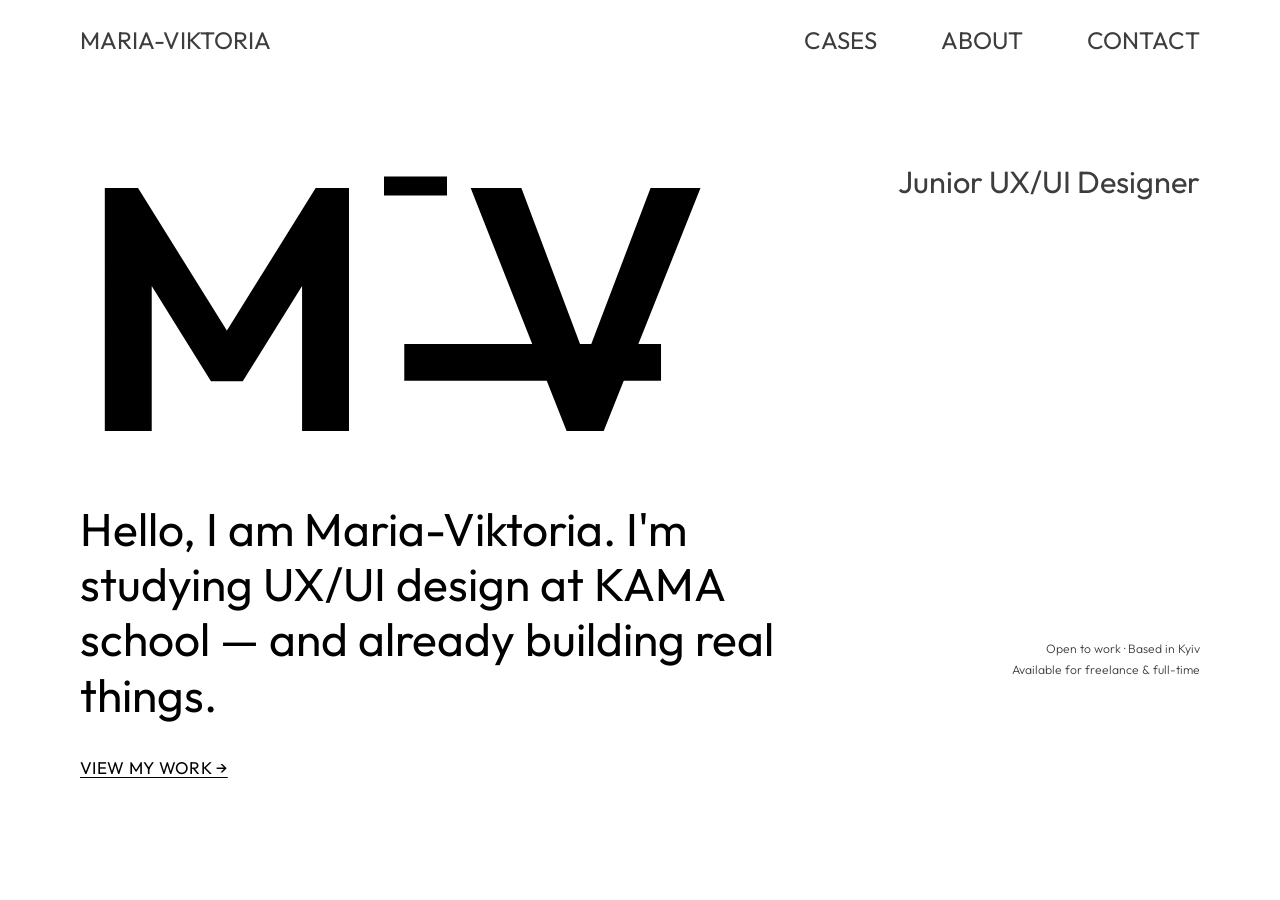
==== maria-viktoria-portfolio/maria-viktoria-portfolio/index.html @ 11133d7c "Update index.html" ====
<!DOCTYPE html>
<html lang="en">
<head>
  <meta charset="UTF-8" />
  <meta name="viewport" content="width=device-width, initial-scale=1.0" />
  <title>Maria-Viktoria — Junior UX/UI Designer</title>
  <meta name="description" content="Junior UX/UI Designer based in Kyiv. Studying at KAMA school — and already building real things." />
  <link rel="preconnect" href="https://fonts.googleapis.com" />
  <link rel="preconnect" href="https://fonts.gstatic.com" crossorigin />
  <link href="https://fonts.googleapis.com/css2?family=Outfit:wght@300;400;600&display=swap" rel="stylesheet" />
  <link rel="stylesheet" href="css/style.css" />
  <link rel="stylesheet" href="css/home.css" />
</head>
<body>

  <!-- Navigation -->
  <nav class="nav">
    <div class="container nav__inner">
      <a href="index.html" class="nav__logo">MARIA-VIKTORIA</a>
      <ul class="nav__links">
        <li><a href="cases.html">CASES</a></li>
        <li><a href="about.html">ABOUT</a></li>
        <li><a href="contact.html">CONTACT</a></li>
      </ul>
      <button class="nav__hamburger" aria-label="Menu">
        <span></span><span></span><span></span>
      </button>
    </div>
    <div class="nav__mobile">
      <a href="cases.html">CASES</a>
      <a href="about.html">ABOUT</a>
      <a href="contact.html">CONTACT</a>
    </div>
  </nav>

  <!-- Home Hero -->
  <main class="page-wrapper">
    <section class="home-hero">
      <div class="container home-hero__inner">

        <!-- Initials -->
        <div class="home-hero__initials" aria-hidden="true">
          <span class="home-hero__m">M</span>
          <span class="home-hero__dash">—</span>
          <span class="home-hero__v">V</span>
        </div>

        <!-- Role — top right -->
        <p class="home-hero__role">Junior UX/UI Designer</p>

        <!-- Intro text -->
        <p class="home-hero__intro">
          Hello, I am Maria-Viktoria. I'm studying UX/UI design at KAMA school — and already building real things.
        </p>

        <!-- Small detail text -->
        <p class="home-hero__detail">
          Open to work · Based in Kyiv<br>
          Available for freelance & full-time
        </p>

        <!-- CTA -->
        <a href="cases.html" class="btn btn--link home-hero__cta">VIEW MY WORK →</a>

      </div>
    </section>
  </main>

  <script src="js/main.js"></script>
</body>
</html>
---- maria-viktoria-portfolio/maria-viktoria-portfolio/css/style.css ----
/* ============================================
   MARIA-VIKTORIA PORTFOLIO
   Global Styles + Design Tokens
   ============================================ */

@import url('https://fonts.googleapis.com/css2?family=Outfit:wght@300;400;600&display=swap');

/* ── Design Tokens ── */
:root {
  --color-bg:               #ffffff;
  --color-text:             #000000;
  --color-text-secondary:   #3d3d3d;
  --color-border:           #d9d9d9;
  --color-accent-odesa:     #1a2744;
  --color-accent-ceramics:  #2d5a3d;

  --font:           'Outfit', sans-serif;
  --fw-light:       300;
  --fw-regular:     400;
  --fw-semibold:    600;

  --fs-nav:         24px;
  --fs-h1-home:     clamp(120px, 27vw, 400px);
  --fs-h1-case:     clamp(48px, 6.5vw, 93px);
  --fs-h2:          clamp(28px, 2.8vw, 40px);
  --fs-body:        clamp(16px, 1.4vw, 20px);
  --fs-small:       clamp(13px, 1.1vw, 16px);
  --fs-tag:         14px;
  --fs-label:       11px;

  --grid-margin:    80px;
  --grid-gutter:    24px;
  --container:      1440px;

  --spacing-section: clamp(80px, 8vw, 120px);
  --spacing-block:   clamp(40px, 4vw, 60px);
  --nav-height:      80px;
}

/* ── Reset ── */
*, *::before, *::after { box-sizing: border-box; margin: 0; padding: 0; }
html { scroll-behavior: smooth; }
body {
  font-family: var(--font);
  font-weight: var(--fw-regular);
  background: var(--color-bg);
  color: var(--color-text);
  line-height: 1.5;
  overflow-x: hidden;
  -webkit-font-smoothing: antialiased;
}
img { max-width: 100%; display: block; }
a { color: inherit; text-decoration: none; }
ul { list-style: none; }

/* ── Container ── */
.container {
  width: 100%;
  max-width: var(--container);
  margin: 0 auto;
  padding: 0 var(--grid-margin);
}

/* ── Typography ── */
h1, h2, h3 { font-weight: var(--fw-semibold); line-height: 1.1; }
p { color: var(--color-text-secondary); font-size: var(--fs-body); line-height: 1.6; }

/* ── Navigation ── */
.nav {
  position: fixed;
  top: 0; left: 0; right: 0;
  height: var(--nav-height);
  background: var(--color-bg);
  z-index: 100;
  border-bottom: 1px solid transparent;
  transition: border-color 0.3s;
}
.nav.scrolled { border-bottom-color: var(--color-border); }
.nav__inner {
  display: flex;
  align-items: center;
  justify-content: space-between;
  height: 100%;
}
.nav__logo {
  font-size: var(--fs-nav);
  font-weight: var(--fw-regular);
  color: var(--color-text-secondary);
  letter-spacing: 0;
}
.nav__links {
  display: flex;
  gap: clamp(40px, 5vw, 80px);
}
.nav__links a {
  font-size: var(--fs-nav);
  font-weight: var(--fw-regular);
  color: var(--color-text-secondary);
  transition: color 0.2s;
}
.nav__links a:hover,
.nav__links a.active { color: var(--color-text); }

/* Hamburger — hidden on desktop */
.nav__hamburger {
  display: none;
  flex-direction: column;
  gap: 5px;
  cursor: pointer;
  padding: 4px;
}
.nav__hamburger span {
  display: block;
  width: 24px;
  height: 2px;
  background: var(--color-text);
  transition: transform 0.3s, opacity 0.3s;
}
.nav__hamburger.open span:nth-child(1) { transform: translateY(7px) rotate(45deg); }
.nav__hamburger.open span:nth-child(2) { opacity: 0; }
.nav__hamburger.open span:nth-child(3) { transform: translateY(-7px) rotate(-45deg); }

/* Mobile menu */
.nav__mobile {
  display: none;
  position: fixed;
  top: var(--nav-height);
  left: 0; right: 0;
  background: var(--color-bg);
  border-bottom: 1px solid var(--color-border);
  padding: 32px var(--grid-margin);
  flex-direction: column;
  gap: 24px;
}
.nav__mobile.open { display: flex; }
.nav__mobile a {
  font-size: 28px;
  font-weight: var(--fw-regular);
  color: var(--color-text-secondary);
}

/* ── Tags ── */
.tag {
  display: inline-block;
  border: 1px solid var(--color-text);
  border-radius: 4px;
  padding: 6px 12px;
  font-size: var(--fs-tag);
  font-weight: var(--fw-regular);
  color: var(--color-text);
  line-height: 1;
}
.tags {
  display: flex;
  flex-wrap: wrap;
  gap: 8px;
}

/* ── Buttons ── */
.btn {
  display: inline-block;
  font-family: var(--font);
  font-size: 18px;
  font-weight: var(--fw-regular);
  letter-spacing: 0.02em;
  cursor: pointer;
  transition: opacity 0.2s;
}
.btn:hover { opacity: 0.7; }

.btn--link {
  color: var(--color-text);
  text-decoration: underline;
  text-underline-offset: 3px;
  background: none;
  border: none;
}

.btn--primary {
  background: var(--color-text);
  color: var(--color-bg);
  border: none;
  padding: 16px 40px;
  border-radius: 4px;
}

/* ── Section divider ── */
.divider {
  width: 100%;
  height: 1px;
  background: var(--color-border);
  margin: 0;
}

/* ── Utility ── */
.page-wrapper {
  padding-top: var(--nav-height);
}
.section {
  padding: var(--spacing-section) 0;
}
.section-label {
  font-size: var(--fs-label);
  font-weight: var(--fw-regular);
  color: var(--color-text-secondary);
  letter-spacing: 0.08em;
  text-transform: uppercase;
}

/* ── Footer ── */
.footer {
  padding: 40px 0;
  border-top: 1px solid var(--color-border);
}
.footer__inner {
  display: flex;
  align-items: center;
  justify-content: space-between;
  flex-wrap: wrap;
  gap: 16px;
}
.footer__name {
  font-size: clamp(20px, 2vw, 28px);
  font-weight: var(--fw-semibold);
}
.footer__contacts {
  display: flex;
  gap: 40px;
  font-size: var(--fs-small);
  color: var(--color-text-secondary);
}

/* ── Responsive ── */
@media (max-width: 1200px) {
  :root {
    --grid-margin: 60px;
  }
}

@media (max-width: 1024px) {
  :root {
    --grid-margin: 40px;
    --fs-nav: 20px;
  }
  .nav__links { gap: 32px; }
}

@media (max-width: 768px) {
  :root {
    --grid-margin: 20px;
    --nav-height: 64px;
    --fs-nav: 18px;
  }
  .nav__links { display: none; }
  .nav__hamburger { display: flex; }
  .footer__inner { flex-direction: column; align-items: flex-start; }
  .footer__contacts { flex-direction: column; gap: 8px; }
}
---- maria-viktoria-portfolio/maria-viktoria-portfolio/css/home.css ----
/* ── Home Page ── */

.home-hero {
  min-height: calc(100vh - var(--nav-height));
  display: flex;
  align-items: flex-start;
  position: relative;
  overflow: hidden;
}

.home-hero__inner {
  position: relative;
  width: 100%;
  padding-top: clamp(40px, 6vw, 100px);
  padding-bottom: 80px;
}

/* ── M — V initials ── */
.home-hero__initials {
  display: flex;
  align-items: center;
  line-height: 0.85;
  font-weight: 600;
  font-size: var(--fs-h1-home);
  color: var(--color-text);
  user-select: none;
}

.home-hero__m { letter-spacing: -0.02em; }

/* Tyre: підіймаємо через transform щоб стояло по центру капітальних літер */
.home-hero__dash {
  display: block;
  width:  0.18em;
  height: 0.055em;
  background: var(--color-text);
  margin: 0 0.05em;
  flex-shrink: 0;
  /* Outfit cap-height ≈ 0.73em, so center of caps = -0.365em from baseline.
     Dash center = -height/2. Offset = cap_center - dash_center ≈ -0.34em */
  transform: translateY(-0.34em);
}

.home-hero__v { letter-spacing: -0.02em; }

/* ── Role — top right ── */
.home-hero__role {
  position: absolute;
  top: clamp(40px, 6vw, 100px);
  right: var(--grid-margin);
  font-size: clamp(18px, 2.4vw, 36px);
  font-weight: var(--fw-regular);
  color: var(--color-text-secondary);
  text-align: right;
  white-space: nowrap;
}

/* ── Intro paragraph ── */
.home-hero__intro {
  margin-top: clamp(32px, 4vw, 64px);
  font-size: clamp(26px, 3.6vw, 52px);
  font-weight: var(--fw-regular);
  color: var(--color-text);
  line-height: 1.2;
  max-width: 780px;
}

/* ── Small detail ── */
.home-hero__detail {
  position: absolute;
  right: var(--grid-margin);
  bottom: 180px;
  font-size: clamp(11px, 0.95vw, 15px);
  font-weight: var(--fw-light);
  color: var(--color-text-secondary);
  text-align: right;
  line-height: 1.7;
}

/* ── CTA ── */
.home-hero__cta {
  display: inline-block;
  margin-top: clamp(20px, 2.5vw, 36px);
  font-size: 17px;
}

/* ── Responsive ── */
@media (max-width: 1200px) {
  .home-hero__intro { max-width: 680px; }
}

@media (max-width: 1024px) {
  .home-hero__role {
    position: static;
    margin-top: 12px;
    font-size: clamp(16px, 2.2vw, 26px);
    text-align: left;
    white-space: normal;
  }
  .home-hero__detail {
    position: static;
    margin-top: 20px;
    text-align: left;
  }
  .home-hero__intro { max-width: 85%; }
}

@media (max-width: 768px) {
  .home-hero__intro {
    max-width: 100%;
    font-size: clamp(22px, 6.5vw, 38px);
  }
  .home-hero__detail {
    position: static;
    text-align: left;
  }
}
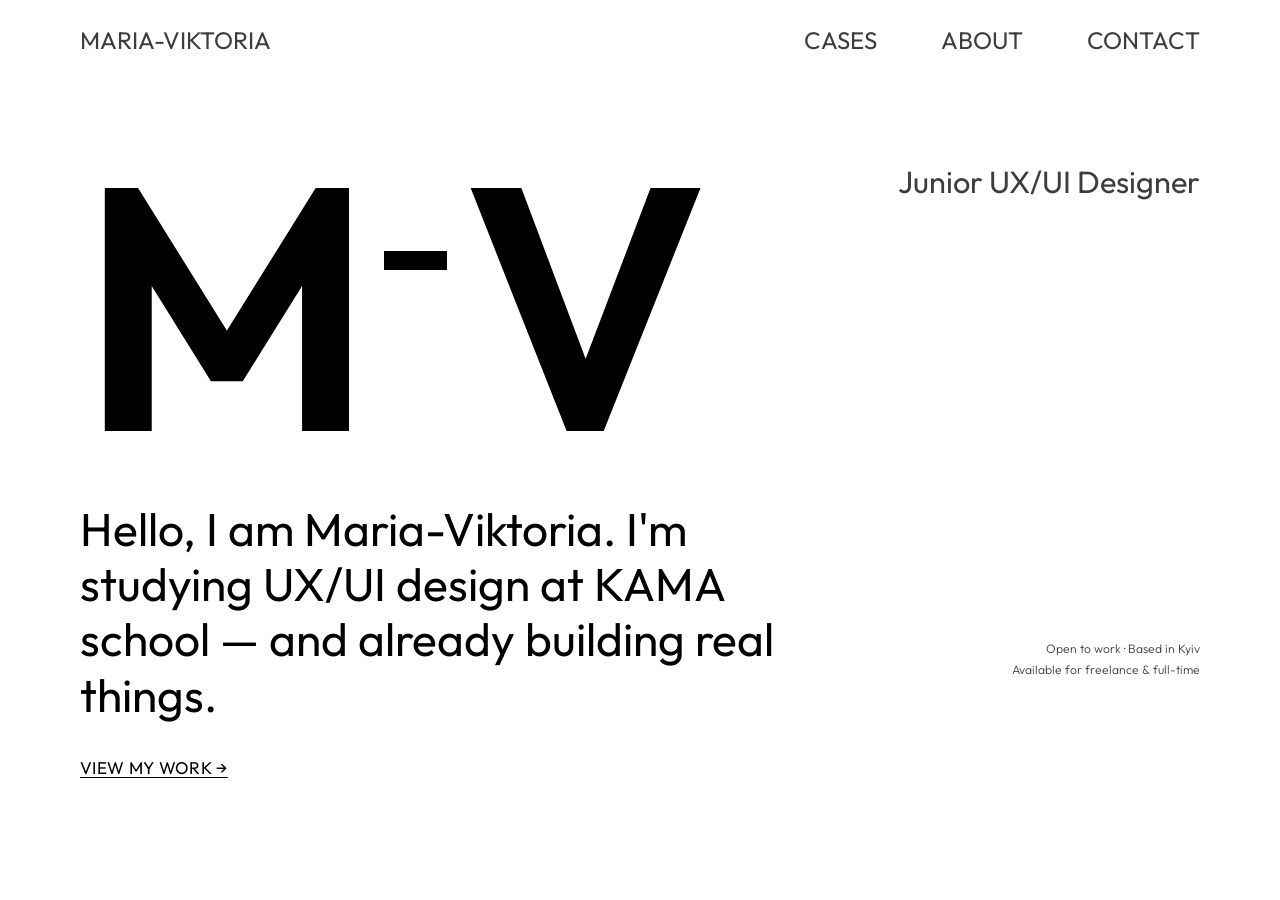
==== commit 28dfbbec: "Update index.html" ====
--- a/maria-viktoria-portfolio/maria-viktoria-portfolio/index.html
+++ b/maria-viktoria-portfolio/maria-viktoria-portfolio/index.html
@@ -39,11 +39,12 @@
       <div class="container home-hero__inner">
 
         <!-- Initials -->
-        <div class="home-hero__initials" aria-hidden="true">
-          <span class="home-hero__m">M</span>
-          <span class="home-hero__dash">—</span>
-          <span class="home-hero__v">V</span>
-        </div>
+        <!-- Initials -->
+<div class="home-hero__initials" aria-label="M-V">
+  <span class="home-hero__m">M</span>
+  <span class="home-hero__dash" aria-hidden="true"></span>
+  <span class="home-hero__v">V</span>
+</div>
 
         <!-- Role — top right -->
         <p class="home-hero__role">Junior UX/UI Designer</p>
--- a/maria-viktoria-portfolio/maria-viktoria-portfolio/css/home.css
+++ b/maria-viktoria-portfolio/maria-viktoria-portfolio/css/home.css
@@ -30,15 +30,14 @@
 
 /* Tyre: підіймаємо через transform щоб стояло по центру капітальних літер */
 .home-hero__dash {
-  display: block;
-  width:  0.18em;
+  display: inline-flex;
+  align-self: center;
+  width: 0.18em;
   height: 0.055em;
   background: var(--color-text);
   margin: 0 0.05em;
   flex-shrink: 0;
-  /* Outfit cap-height ≈ 0.73em, so center of caps = -0.365em from baseline.
-     Dash center = -height/2. Offset = cap_center - dash_center ≈ -0.34em */
-  transform: translateY(-0.34em);
+  margin-bottom: 0.25em;
 }
 
 .home-hero__v { letter-spacing: -0.02em; }
@@ -62,7 +61,7 @@
   font-weight: var(--fw-regular);
   color: var(--color-text);
   line-height: 1.2;
-  max-width: 780px;
+  max-width: 55vw;
 }
 
 /* ── Small detail ── */
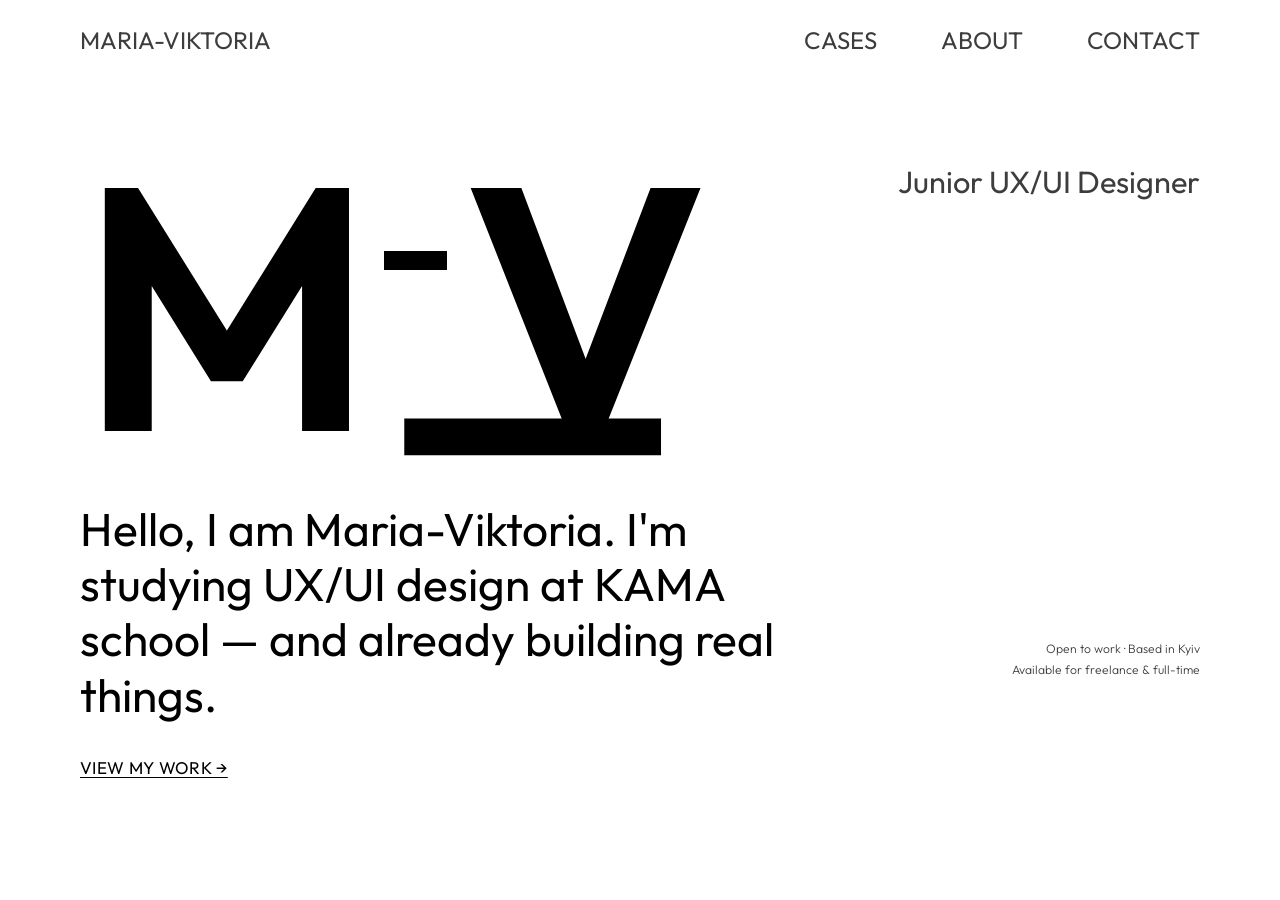
==== commit 2e4e32be: "Update index.html" ====
--- a/maria-viktoria-portfolio/maria-viktoria-portfolio/index.html
+++ b/maria-viktoria-portfolio/maria-viktoria-portfolio/index.html
@@ -42,7 +42,7 @@
         <!-- Initials -->
 <div class="home-hero__initials" aria-label="M-V">
   <span class="home-hero__m">M</span>
-  <span class="home-hero__dash" aria-hidden="true"></span>
+  <span class="home-hero__dash" aria-hidden="true">—</span>
   <span class="home-hero__v">V</span>
 </div>
 
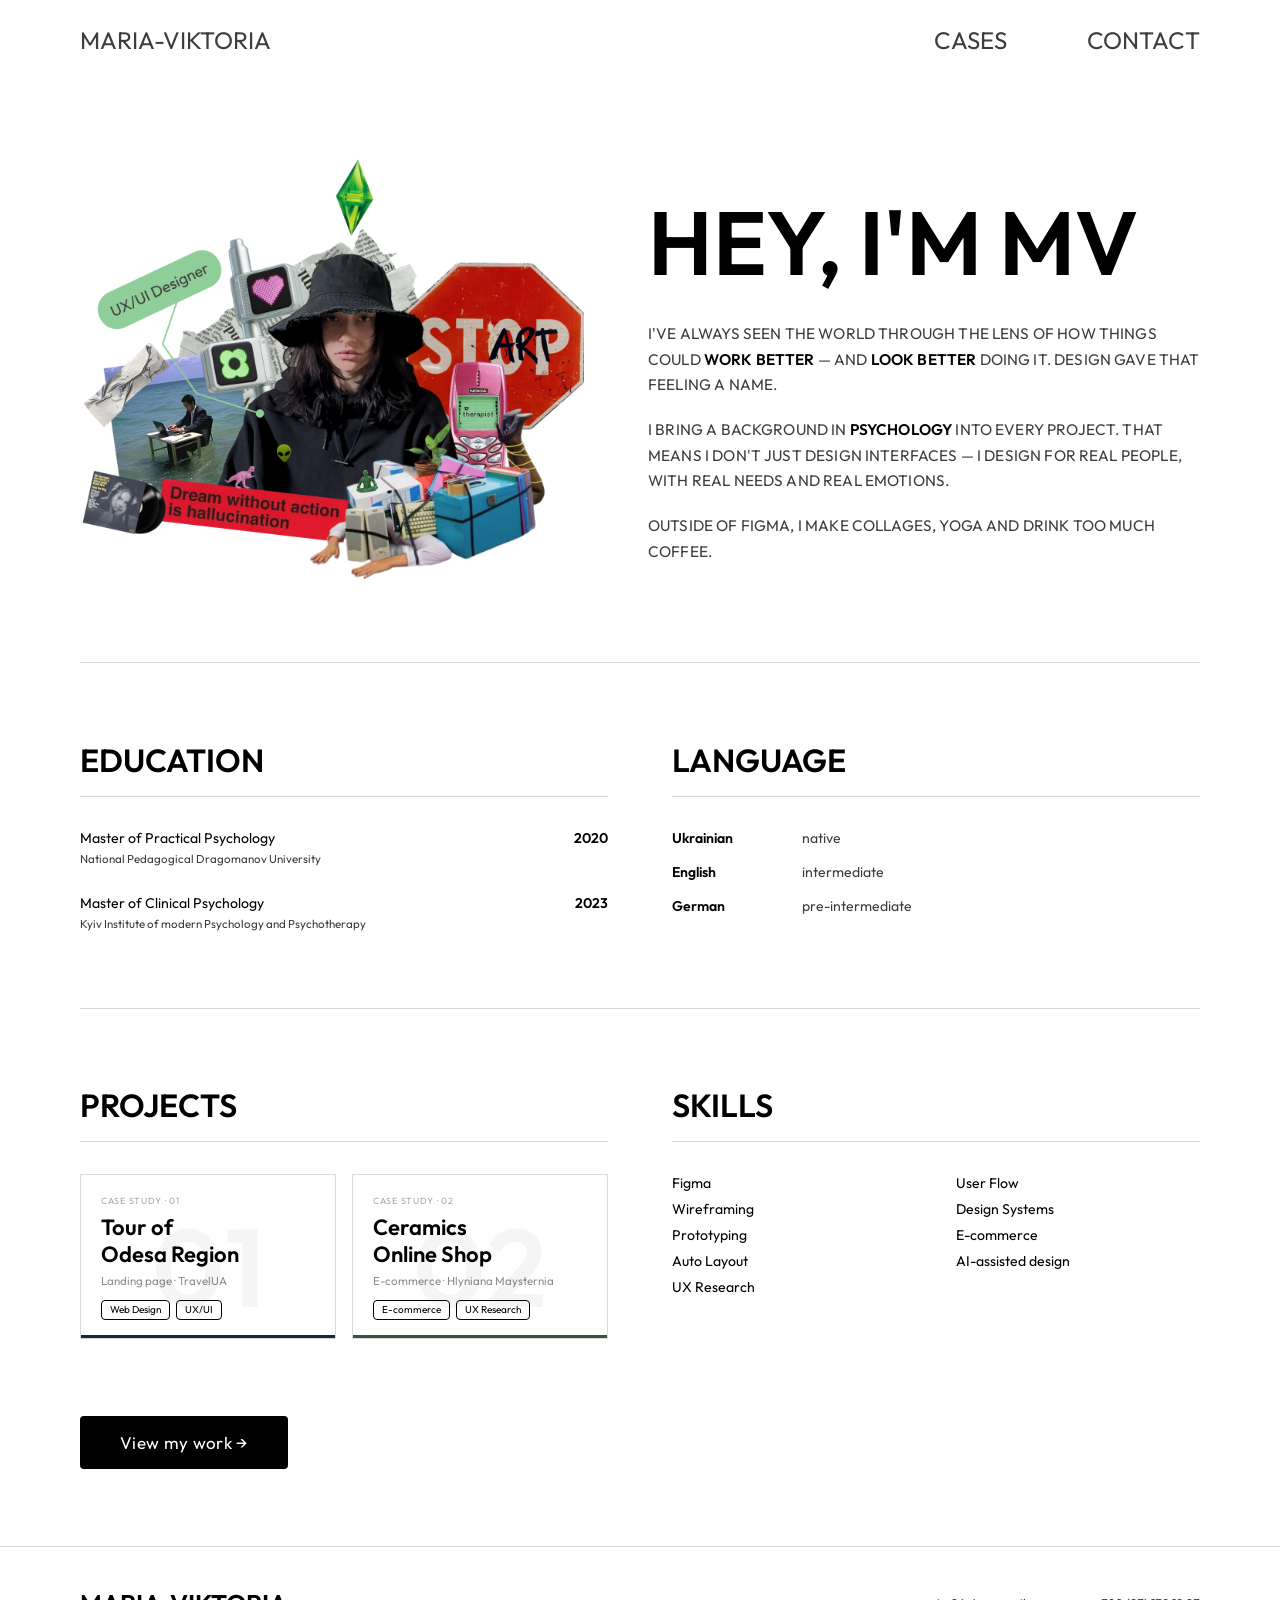
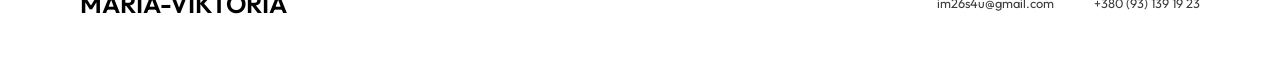
==== commit 902b828b: "Update index.html" ====
--- a/maria-viktoria-portfolio/maria-viktoria-portfolio/index.html
+++ b/maria-viktoria-portfolio/maria-viktoria-portfolio/index.html
@@ -4,69 +4,420 @@
   <meta charset="UTF-8" />
   <meta name="viewport" content="width=device-width, initial-scale=1.0" />
   <title>Maria-Viktoria — Junior UX/UI Designer</title>
-  <meta name="description" content="Junior UX/UI Designer based in Kyiv. Studying at KAMA school — and already building real things." />
-  <link rel="preconnect" href="https://fonts.googleapis.com" />
-  <link rel="preconnect" href="https://fonts.gstatic.com" crossorigin />
-  <link href="https://fonts.googleapis.com/css2?family=Outfit:wght@300;400;600&display=swap" rel="stylesheet" />
-  <link rel="stylesheet" href="css/style.css" />
-  <link rel="stylesheet" href="css/home.css" />
+  <meta name="description" content="Junior UX/UI Designer based in Kyiv with a background in psychology. Studying at KAMA school." />
+  <link href="https://fonts.bunny.net/css?family=outfit:300,400,600&display=swap" rel="stylesheet" />
+  <style>
+    *, *::before, *::after { box-sizing: border-box; margin: 0; padding: 0; }
+    html { scroll-behavior: smooth; }
+    body {
+      font-family: 'Outfit', 'Helvetica Neue', Arial, sans-serif;
+      background: #fff;
+      color: #000;
+      overflow-x: hidden;
+      -webkit-font-smoothing: antialiased;
+    }
+    a { color: inherit; text-decoration: none; }
+
+    /* ── NAV ── */
+    .nav {
+      position: fixed;
+      top: 0; left: 0; right: 0;
+      height: 80px;
+      background: #fff;
+      z-index: 100;
+      display: flex;
+      align-items: center;
+      padding: 0 80px;
+      justify-content: space-between;
+      border-bottom: 1px solid transparent;
+      transition: border-color 0.3s;
+    }
+    .nav.scrolled { border-bottom-color: #d9d9d9; }
+    .nav__logo { font-size: 24px; font-weight: 400; color: #3d3d3d; }
+    .nav__links { display: flex; gap: 80px; list-style: none; }
+    .nav__links a { font-size: 24px; font-weight: 400; color: #3d3d3d; }
+    .nav__links a:hover, .nav__links a.active { color: #000; }
+    .nav__hamburger { display: none; flex-direction: column; gap: 5px; cursor: pointer; background: none; border: none; padding: 4px; }
+    .nav__hamburger span { display: block; width: 24px; height: 2px; background: #000; transition: transform 0.3s, opacity 0.3s; }
+
+    /* ── PAGE ── */
+    .page { padding-top: 80px; }
+
+    /* ── HERO: collage + intro ── */
+    .hero {
+      display: grid;
+      grid-template-columns: 45fr 55fr;
+      gap: 0;
+      padding: clamp(60px, 6vw, 120px) 80px clamp(60px, 6vw, 120px);
+      align-items: start;
+    }
+
+    /* Collage col */
+    .hero__collage {
+      width: 100%;
+      /* Figma: w=653 h=555 → ratio 653/555 ≈ 1.176 */
+      aspect-ratio: 653 / 555;
+      overflow: hidden;
+      position: relative;
+    }
+    .hero__collage img {
+      width: 100%;
+      height: 100%;
+      object-fit: contain;
+      object-position: center center;
+      display: block;
+    }
+
+    /* Text col */
+    .hero__text {
+      padding-left: clamp(40px, 5vw, 80px);
+      padding-top: clamp(20px, 3vw, 60px);
+    }
+    .hero__headline {
+      font-size: clamp(48px, 7vw, 93px);
+      font-weight: 600;
+      line-height: 1.05;
+      margin-bottom: clamp(20px, 2.5vw, 36px);
+    }
+    .hero__body { display: flex; flex-direction: column; gap: 20px; }
+    .hero__body p {
+      font-size: clamp(13px, 1.2vw, 18px);
+      color: #3d3d3d;
+      text-transform: uppercase;
+      line-height: 1.65;
+      letter-spacing: 0.01em;
+    }
+    .hero__body strong { font-weight: 600; color: #000; }
+
+    /* ── DIVIDER ── */
+    .divider {
+      width: calc(100% - 160px);
+      margin: 0 80px;
+      height: 1px;
+      background: #d9d9d9;
+    }
+
+    /* ── GRID SECTIONS (Education+Language, Projects+Skills) ── */
+    .grid-section {
+      display: grid;
+      grid-template-columns: 1fr 1fr;
+      gap: clamp(40px, 5vw, 80px);
+      padding: clamp(60px, 6vw, 100px) 80px;
+    }
+
+    .section-block__title {
+      font-size: clamp(24px, 2.5vw, 36px);
+      font-weight: 600;
+      margin-bottom: 16px;
+      text-transform: uppercase;
+    }
+    .section-block .divider {
+      width: 100%;
+      margin: 0 0 32px;
+    }
+
+    /* Education */
+    .edu-list { display: flex; flex-direction: column; gap: 28px; }
+    .edu-item { display: flex; justify-content: space-between; align-items: flex-start; gap: 16px; }
+    .edu-item__info {}
+    .edu-item__degree { font-size: clamp(13px, 1.1vw, 18px); font-weight: 400; color: #000; margin-bottom: 4px; }
+    .edu-item__school { font-size: clamp(11px, 0.9vw, 14px); color: #3d3d3d; }
+    .edu-item__year { font-size: clamp(13px, 1.1vw, 18px); font-weight: 600; white-space: nowrap; }
+
+    /* Language */
+    .lang-list { display: flex; flex-direction: column; gap: 16px; }
+    .lang-item { display: flex; gap: 40px; font-size: clamp(13px, 1.1vw, 18px); }
+    .lang-item__name { font-weight: 600; min-width: 90px; }
+    .lang-item__level { color: #3d3d3d; }
+
+    /* Projects */
+    .projects-grid { display: grid; grid-template-columns: 1fr 1fr; gap: 16px; }
+    .project-card {
+      display: block;
+      border: 1px solid #d9d9d9;
+      padding: 20px;
+      position: relative;
+      overflow: hidden;
+      transition: transform 0.3s, box-shadow 0.3s;
+      aspect-ratio: 326 / 210;
+    }
+    .project-card:hover { transform: translateY(-4px); box-shadow: 0 8px 24px rgba(0,0,0,0.07); }
+    .project-card__num {
+      position: absolute;
+      bottom: 16px; left: 50%;
+      transform: translateX(-50%);
+      font-size: clamp(60px, 9vw, 110px);
+      font-weight: 600;
+      color: rgba(0,0,0,0.04);
+      line-height: 1;
+      user-select: none;
+      white-space: nowrap;
+    }
+    .project-card__label { font-size: 9px; color: rgba(0,0,0,0.35); letter-spacing: 0.08em; text-transform: uppercase; margin-bottom: 8px; }
+    .project-card__title { font-size: clamp(16px, 1.8vw, 22px); font-weight: 600; line-height: 1.2; margin-bottom: 6px; }
+    .project-card__sub { font-size: clamp(10px, 0.9vw, 13px); color: rgba(0,0,0,0.45); margin-bottom: 12px; }
+    .project-card__tags { display: flex; flex-wrap: wrap; gap: 6px; }
+    .tag {
+      display: inline-block;
+      border: 1px solid #000;
+      border-radius: 4px;
+      padding: 4px 8px;
+      font-size: 10px;
+      font-weight: 400;
+      color: #000;
+      line-height: 1;
+    }
+    .project-card__stripe {
+      position: absolute;
+      bottom: 0; left: 0; right: 0;
+      height: 3px;
+    }
+    .project-card--odesa .project-card__stripe { background: #1a2744; }
+    .project-card--ceramics .project-card__stripe { background: #2d5a3d; }
+
+    /* Skills */
+    .skills-grid { display: grid; grid-template-columns: 1fr 1fr; gap: 8px 40px; }
+    .skills-col { display: flex; flex-direction: column; gap: 8px; }
+    .skills-col li { font-size: clamp(13px, 1.1vw, 18px); color: #000; list-style: none; }
+
+    /* ── CTA ── */
+    .cta-section { padding: 0 80px clamp(60px, 6vw, 100px); }
+    .btn-primary {
+      display: inline-block;
+      background: #000;
+      color: #fff;
+      font-family: 'Outfit', sans-serif;
+      font-size: 17px;
+      font-weight: 400;
+      padding: 16px 40px;
+      border-radius: 4px;
+      border: none;
+      cursor: pointer;
+      letter-spacing: 0.02em;
+      transition: opacity 0.2s;
+    }
+    .btn-primary:hover { opacity: 0.8; }
+
+    /* ── FOOTER ── */
+    .footer {
+      padding: 40px 80px;
+      border-top: 1px solid #d9d9d9;
+    }
+    .footer__inner { display: flex; align-items: center; justify-content: space-between; flex-wrap: wrap; gap: 16px; }
+    .footer__name { font-size: clamp(20px, 2vw, 28px); font-weight: 600; }
+    .footer__contacts { display: flex; gap: 40px; font-size: clamp(12px, 1vw, 15px); color: #3d3d3d; }
+    .footer__contacts a:hover { color: #000; }
+
+    /* ── MOBILE NAV ── */
+    .nav__mobile {
+      display: none;
+      position: fixed;
+      top: 80px; left: 0; right: 0;
+      background: #fff;
+      border-bottom: 1px solid #d9d9d9;
+      padding: 32px 80px;
+      flex-direction: column;
+      gap: 24px;
+      z-index: 99;
+    }
+    .nav__mobile.open { display: flex; }
+    .nav__mobile a { font-size: 28px; font-weight: 400; color: #3d3d3d; }
+
+    /* ── RESPONSIVE ── */
+    @media (max-width: 1200px) {
+      .nav { padding: 0 60px; }
+      .hero { padding: 60px 60px; }
+      .divider { width: calc(100% - 120px); margin: 0 60px; }
+      .grid-section { padding: 60px 60px; }
+      .cta-section { padding: 0 60px 60px; }
+      .footer { padding: 40px 60px; }
+      .nav__mobile { padding: 32px 60px; }
+    }
+
+    @media (max-width: 1024px) {
+      .nav { padding: 0 40px; }
+      .nav__links { gap: 40px; }
+      .hero { padding: 40px 40px; grid-template-columns: 1fr 1fr; gap: 40px; }
+      .hero__text { padding-left: 0; }
+      .divider { width: calc(100% - 80px); margin: 0 40px; }
+      .grid-section { padding: 60px 40px; }
+      .cta-section { padding: 0 40px 60px; }
+      .footer { padding: 40px 40px; }
+      .nav__mobile { padding: 32px 40px; }
+    }
+
+    @media (max-width: 768px) {
+      .nav { padding: 0 20px; height: 64px; }
+      .nav__links { display: none; }
+      .nav__hamburger { display: flex; }
+      .nav__mobile { top: 64px; padding: 24px 20px; }
+      .page { padding-top: 64px; }
+      .hero { grid-template-columns: 1fr; padding: 32px 20px; gap: 32px; }
+      .hero__collage { aspect-ratio: 4/3; max-height: 360px; }
+      .hero__text { padding-left: 0; padding-top: 0; }
+      .divider { width: calc(100% - 40px); margin: 0 20px; }
+      .grid-section { grid-template-columns: 1fr; padding: 40px 20px; gap: 40px; }
+      .projects-grid { grid-template-columns: 1fr 1fr; }
+      .skills-grid { grid-template-columns: 1fr 1fr; }
+      .cta-section { padding: 0 20px 40px; }
+      .footer { padding: 32px 20px; }
+      .footer__contacts { flex-direction: column; gap: 8px; }
+    }
+  </style>
 </head>
 <body>
 
-  <!-- Navigation -->
-  <nav class="nav">
-    <div class="container nav__inner">
-      <a href="index.html" class="nav__logo">MARIA-VIKTORIA</a>
-      <ul class="nav__links">
-        <li><a href="cases.html">CASES</a></li>
-        <li><a href="about.html">ABOUT</a></li>
-        <li><a href="contact.html">CONTACT</a></li>
-      </ul>
-      <button class="nav__hamburger" aria-label="Menu">
-        <span></span><span></span><span></span>
-      </button>
+  <nav class="nav" id="nav">
+    <a href="index.html" class="nav__logo">MARIA-VIKTORIA</a>
+    <ul class="nav__links">
+      <li><a href="cases.html">CASES</a></li>
+      <li><a href="contact.html">CONTACT</a></li>
+    </ul>
+    <button class="nav__hamburger" aria-label="Menu" id="hamburger">
+      <span></span><span></span><span></span>
+    </button>
+  </nav>
+
+  <div class="nav__mobile" id="mobileMenu">
+    <a href="cases.html">CASES</a>
+    <a href="contact.html">CONTACT</a>
+  </div>
+
+  <main class="page">
+
+    <!-- Hero: collage + intro -->
+    <section class="hero">
+      <div class="hero__collage">
+        <img src="about-collage.png" alt="Maria-Viktoria" loading="eager" />
+      </div>
+      <div class="hero__text">
+        <h1 class="hero__headline">HEY, I'M MV</h1>
+        <div class="hero__body">
+          <p>I've always seen the world through the lens of how things could <strong>work better</strong> — and <strong>look better</strong> doing it. Design gave that feeling a name.</p>
+          <p>I bring a background in <strong>psychology</strong> into every project. That means I don't just design interfaces — I design for real people, with real needs and real emotions.</p>
+          <p>Outside of Figma, I make collages, yoga and drink too much coffee.</p>
+        </div>
+      </div>
+    </section>
+
+    <div class="divider"></div>
+
+    <!-- Education + Language -->
+    <section class="grid-section">
+      <div class="section-block">
+        <h2 class="section-block__title">Education</h2>
+        <div class="divider"></div>
+        <ul class="edu-list">
+          <li class="edu-item">
+            <div class="edu-item__info">
+              <p class="edu-item__degree">Master of Practical Psychology</p>
+              <p class="edu-item__school">National Pedagogical Dragomanov University</p>
+            </div>
+            <span class="edu-item__year">2020</span>
+          </li>
+          <li class="edu-item">
+            <div class="edu-item__info">
+              <p class="edu-item__degree">Master of Clinical Psychology</p>
+              <p class="edu-item__school">Kyiv Institute of modern Psychology and Psychotherapy</p>
+            </div>
+            <span class="edu-item__year">2023</span>
+          </li>
+        </ul>
+      </div>
+
+      <div class="section-block">
+        <h2 class="section-block__title">Language</h2>
+        <div class="divider"></div>
+        <ul class="lang-list">
+          <li class="lang-item"><span class="lang-item__name">Ukrainian</span><span class="lang-item__level">native</span></li>
+          <li class="lang-item"><span class="lang-item__name">English</span><span class="lang-item__level">intermediate</span></li>
+          <li class="lang-item"><span class="lang-item__name">German</span><span class="lang-item__level">pre-intermediate</span></li>
+        </ul>
+      </div>
+    </section>
+
+    <div class="divider"></div>
+
+    <!-- Projects + Skills -->
+    <section class="grid-section">
+      <div class="section-block">
+        <h2 class="section-block__title">Projects</h2>
+        <div class="divider"></div>
+        <div class="projects-grid">
+          <a href="cases.html" class="project-card project-card--odesa">
+            <span class="project-card__num">01</span>
+            <p class="project-card__label">CASE STUDY · 01</p>
+            <h3 class="project-card__title">Tour of<br>Odesa Region</h3>
+            <p class="project-card__sub">Landing page · TravelUA</p>
+            <div class="project-card__tags">
+              <span class="tag">Web Design</span>
+              <span class="tag">UX/UI</span>
+            </div>
+            <div class="project-card__stripe"></div>
+          </a>
+          <a href="cases.html" class="project-card project-card--ceramics">
+            <span class="project-card__num">02</span>
+            <p class="project-card__label">CASE STUDY · 02</p>
+            <h3 class="project-card__title">Ceramics<br>Online Shop</h3>
+            <p class="project-card__sub">E-commerce · Hlyniana Maysternia</p>
+            <div class="project-card__tags">
+              <span class="tag">E-commerce</span>
+              <span class="tag">UX Research</span>
+            </div>
+            <div class="project-card__stripe"></div>
+          </a>
+        </div>
+      </div>
+
+      <div class="section-block">
+        <h2 class="section-block__title">Skills</h2>
+        <div class="divider"></div>
+        <div class="skills-grid">
+          <ul class="skills-col">
+            <li>Figma</li>
+            <li>Wireframing</li>
+            <li>Prototyping</li>
+            <li>Auto Layout</li>
+            <li>UX Research</li>
+          </ul>
+          <ul class="skills-col">
+            <li>User Flow</li>
+            <li>Design Systems</li>
+            <li>E-commerce</li>
+            <li>AI-assisted design</li>
+          </ul>
+        </div>
+      </div>
+    </section>
+
+    <!-- CTA -->
+    <div class="cta-section">
+      <a href="cases.html" class="btn-primary">View my work →</a>
     </div>
-    <div class="nav__mobile">
-      <a href="cases.html">CASES</a>
-      <a href="about.html">ABOUT</a>
-      <a href="contact.html">CONTACT</a>
+
+  </main>
+
+  <footer class="footer">
+    <div class="footer__inner">
+      <span class="footer__name">MARIA-VIKTORIA</span>
+      <div class="footer__contacts">
+        <a href="mailto:im26s4u@gmail.com">im26s4u@gmail.com</a>
+        <a href="tel:+380931391923">+380 (93) 139 19 23</a>
+      </div>
     </div>
-  </nav>
-
-  <!-- Home Hero -->
-  <main class="page-wrapper">
-    <section class="home-hero">
-      <div class="container home-hero__inner">
-
-        <!-- Initials -->
-        <!-- Initials -->
-<div class="home-hero__initials" aria-label="M-V">
-  <span class="home-hero__m">M</span>
-  <span class="home-hero__dash" aria-hidden="true">—</span>
-  <span class="home-hero__v">V</span>
-</div>
-
-        <!-- Role — top right -->
-        <p class="home-hero__role">Junior UX/UI Designer</p>
-
-        <!-- Intro text -->
-        <p class="home-hero__intro">
-          Hello, I am Maria-Viktoria. I'm studying UX/UI design at KAMA school — and already building real things.
-        </p>
-
-        <!-- Small detail text -->
-        <p class="home-hero__detail">
-          Open to work · Based in Kyiv<br>
-          Available for freelance & full-time
-        </p>
-
-        <!-- CTA -->
-        <a href="cases.html" class="btn btn--link home-hero__cta">VIEW MY WORK →</a>
-
-      </div>
-    </section>
-  </main>
-
-  <script src="js/main.js"></script>
+  </footer>
+
+  <script>
+    // Nav scroll
+    window.addEventListener('scroll', () => {
+      document.getElementById('nav').classList.toggle('scrolled', window.scrollY > 20);
+    });
+    // Hamburger
+    const btn = document.getElementById('hamburger');
+    const menu = document.getElementById('mobileMenu');
+    if (btn) btn.addEventListener('click', () => {
+      menu.classList.toggle('open');
+    });
+  </script>
 </body>
 </html>
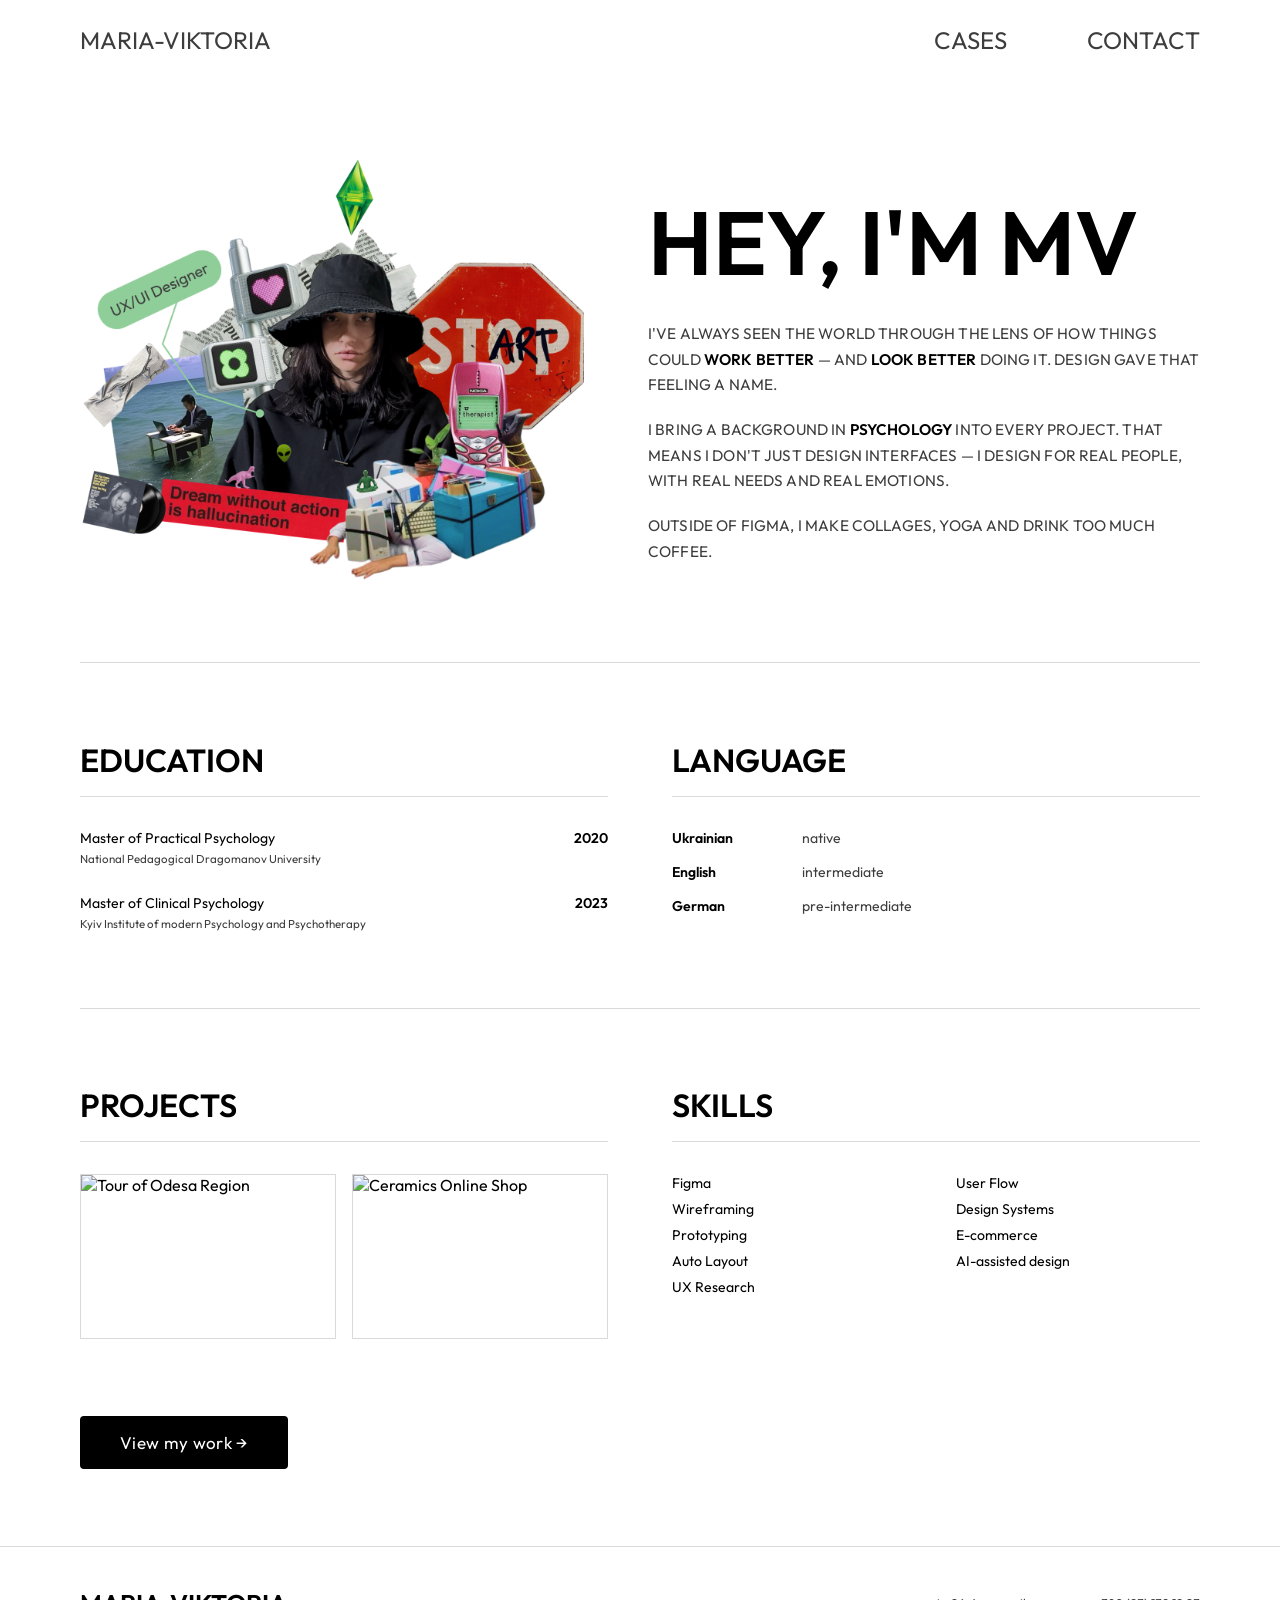
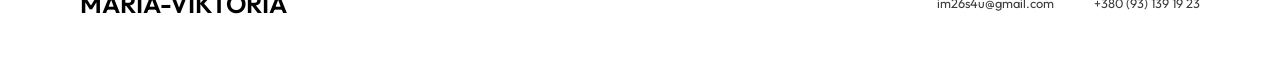
==== commit c43fc1d8: "Add files via upload" ====
--- a/maria-viktoria-portfolio/maria-viktoria-portfolio/index.html
+++ b/maria-viktoria-portfolio/maria-viktoria-portfolio/index.html
@@ -4,6 +4,9 @@
   <meta charset="UTF-8" />
   <meta name="viewport" content="width=device-width, initial-scale=1.0" />
   <title>Maria-Viktoria — Junior UX/UI Designer</title>
+  <link rel="icon" type="image/png" href="favicon.png" />
+  <link rel="icon" href="favicon.ico" sizes="any" />
+  <link rel="apple-touch-icon" href="apple-touch-icon.png" />
   <meta name="description" content="Junior UX/UI Designer based in Kyiv with a background in psychology. Studying at KAMA school." />
   <link href="https://fonts.bunny.net/css?family=outfit:300,400,600&display=swap" rel="stylesheet" />
   <style>
@@ -135,11 +138,17 @@
     .project-card {
       display: block;
       border: 1px solid #d9d9d9;
-      padding: 20px;
+      padding: 0;
       position: relative;
       overflow: hidden;
       transition: transform 0.3s, box-shadow 0.3s;
       aspect-ratio: 326 / 210;
+    }
+    .project-card__img {
+      display: block;
+      width: 100%;
+      height: 100%;
+      object-fit: cover;
     }
     .project-card:hover { transform: translateY(-4px); box-shadow: 0 8px 24px rgba(0,0,0,0.07); }
     .project-card__num {
@@ -345,26 +354,10 @@
         <div class="divider"></div>
         <div class="projects-grid">
           <a href="cases.html" class="project-card project-card--odesa">
-            <span class="project-card__num">01</span>
-            <p class="project-card__label">CASE STUDY · 01</p>
-            <h3 class="project-card__title">Tour of<br>Odesa Region</h3>
-            <p class="project-card__sub">Landing page · TravelUA</p>
-            <div class="project-card__tags">
-              <span class="tag">Web Design</span>
-              <span class="tag">UX/UI</span>
-            </div>
-            <div class="project-card__stripe"></div>
+            <img src="assets/images/covers/card-odesa.jpg" alt="Tour of Odesa Region" class="project-card__img" loading="lazy" />
           </a>
           <a href="cases.html" class="project-card project-card--ceramics">
-            <span class="project-card__num">02</span>
-            <p class="project-card__label">CASE STUDY · 02</p>
-            <h3 class="project-card__title">Ceramics<br>Online Shop</h3>
-            <p class="project-card__sub">E-commerce · Hlyniana Maysternia</p>
-            <div class="project-card__tags">
-              <span class="tag">E-commerce</span>
-              <span class="tag">UX Research</span>
-            </div>
-            <div class="project-card__stripe"></div>
+            <img src="assets/images/covers/card-ceramics.jpg" alt="Ceramics Online Shop" class="project-card__img" loading="lazy" />
           </a>
         </div>
       </div>
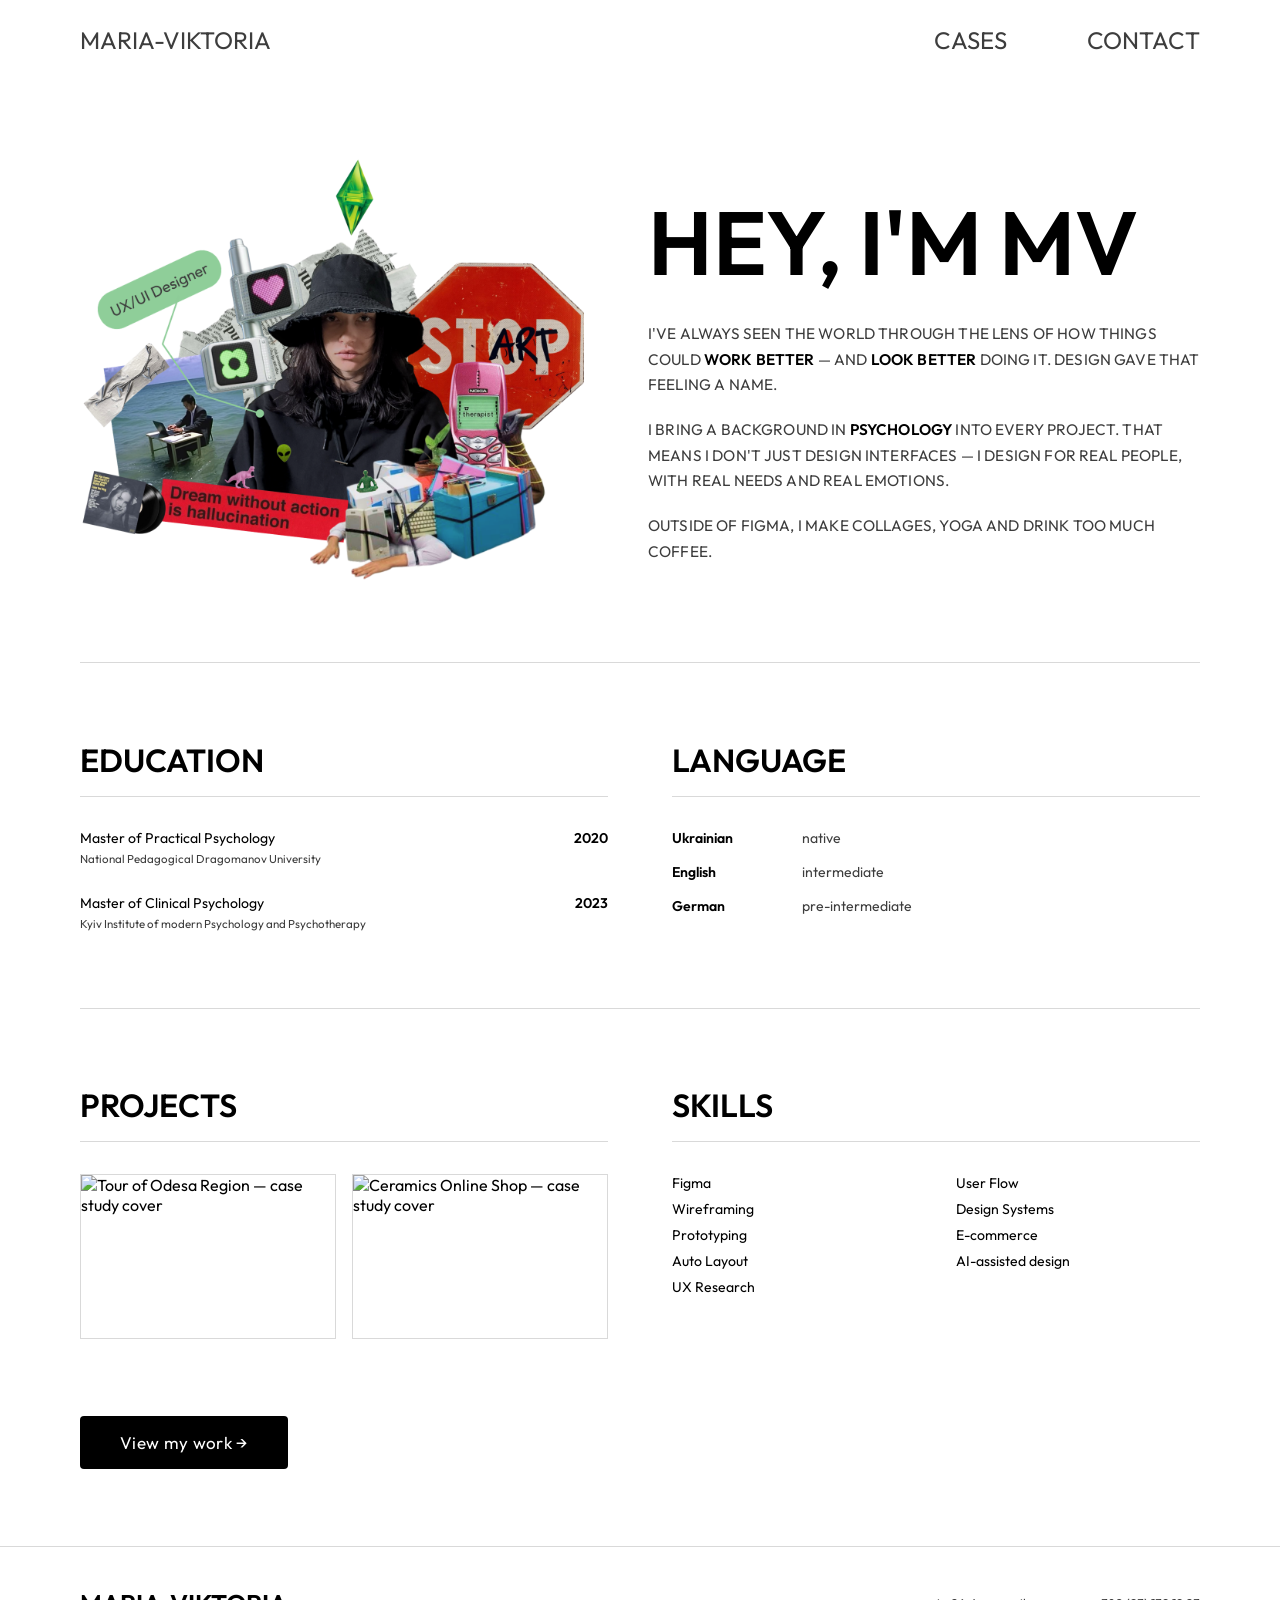
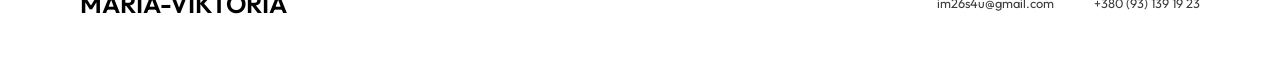
==== commit fc79a2fe: "Add files via upload" ====
--- a/maria-viktoria-portfolio/maria-viktoria-portfolio/index.html
+++ b/maria-viktoria-portfolio/maria-viktoria-portfolio/index.html
@@ -7,7 +7,19 @@
   <link rel="icon" type="image/png" href="favicon.png" />
   <link rel="icon" href="favicon.ico" sizes="any" />
   <link rel="apple-touch-icon" href="apple-touch-icon.png" />
-  <meta name="description" content="Junior UX/UI Designer based in Kyiv with a background in psychology. Studying at KAMA school." />
+  <meta name="description" content="Junior UX/UI Designer based in Kyiv with a background in psychology. Portfolio with case studies in web design, e-commerce and UX research." />
+  <meta name="author" content="Maria-Viktoria" />
+  <link rel="canonical" href="https://portfolio-mv-13.vercel.app/" />
+  <meta property="og:type" content="website" />
+  <meta property="og:title" content="Maria-Viktoria — Junior UX/UI Designer" />
+  <meta property="og:description" content="Junior UX/UI Designer based in Kyiv with a background in psychology. Portfolio with case studies in web design, e-commerce and UX research." />
+  <meta property="og:url" content="https://portfolio-mv-13.vercel.app/" />
+  <meta property="og:image" content="https://portfolio-mv-13.vercel.app/assets/images/covers/cover-odesa.jpg" />
+  <meta property="og:site_name" content="Maria-Viktoria — Portfolio" />
+  <meta name="twitter:card" content="summary_large_image" />
+  <meta name="twitter:title" content="Maria-Viktoria — Junior UX/UI Designer" />
+  <meta name="twitter:description" content="Junior UX/UI Designer based in Kyiv with a background in psychology. Portfolio with case studies in web design, e-commerce and UX research." />
+  <meta name="twitter:image" content="https://portfolio-mv-13.vercel.app/assets/images/covers/cover-odesa.jpg" />
   <link href="https://fonts.bunny.net/css?family=outfit:300,400,600&display=swap" rel="stylesheet" />
   <style>
     *, *::before, *::after { box-sizing: border-box; margin: 0; padding: 0; }
@@ -297,7 +309,7 @@
     <!-- Hero: collage + intro -->
     <section class="hero">
       <div class="hero__collage">
-        <img src="about-collage.png" alt="Maria-Viktoria" loading="eager" />
+        <img src="about-collage.png" alt="Maria-Viktoria — collage portrait" loading="eager" />
       </div>
       <div class="hero__text">
         <h1 class="hero__headline">HEY, I'M MV</h1>
@@ -354,10 +366,10 @@
         <div class="divider"></div>
         <div class="projects-grid">
           <a href="cases.html" class="project-card project-card--odesa">
-            <img src="assets/images/covers/card-odesa.jpg" alt="Tour of Odesa Region" class="project-card__img" loading="lazy" />
+            <img src="assets/images/covers/card-odesa.jpg" alt="Tour of Odesa Region — case study cover" class="project-card__img" loading="lazy" />
           </a>
           <a href="cases.html" class="project-card project-card--ceramics">
-            <img src="assets/images/covers/card-ceramics.jpg" alt="Ceramics Online Shop" class="project-card__img" loading="lazy" />
+            <img src="assets/images/covers/card-ceramics.jpg" alt="Ceramics Online Shop — case study cover" class="project-card__img" loading="lazy" />
           </a>
         </div>
       </div>
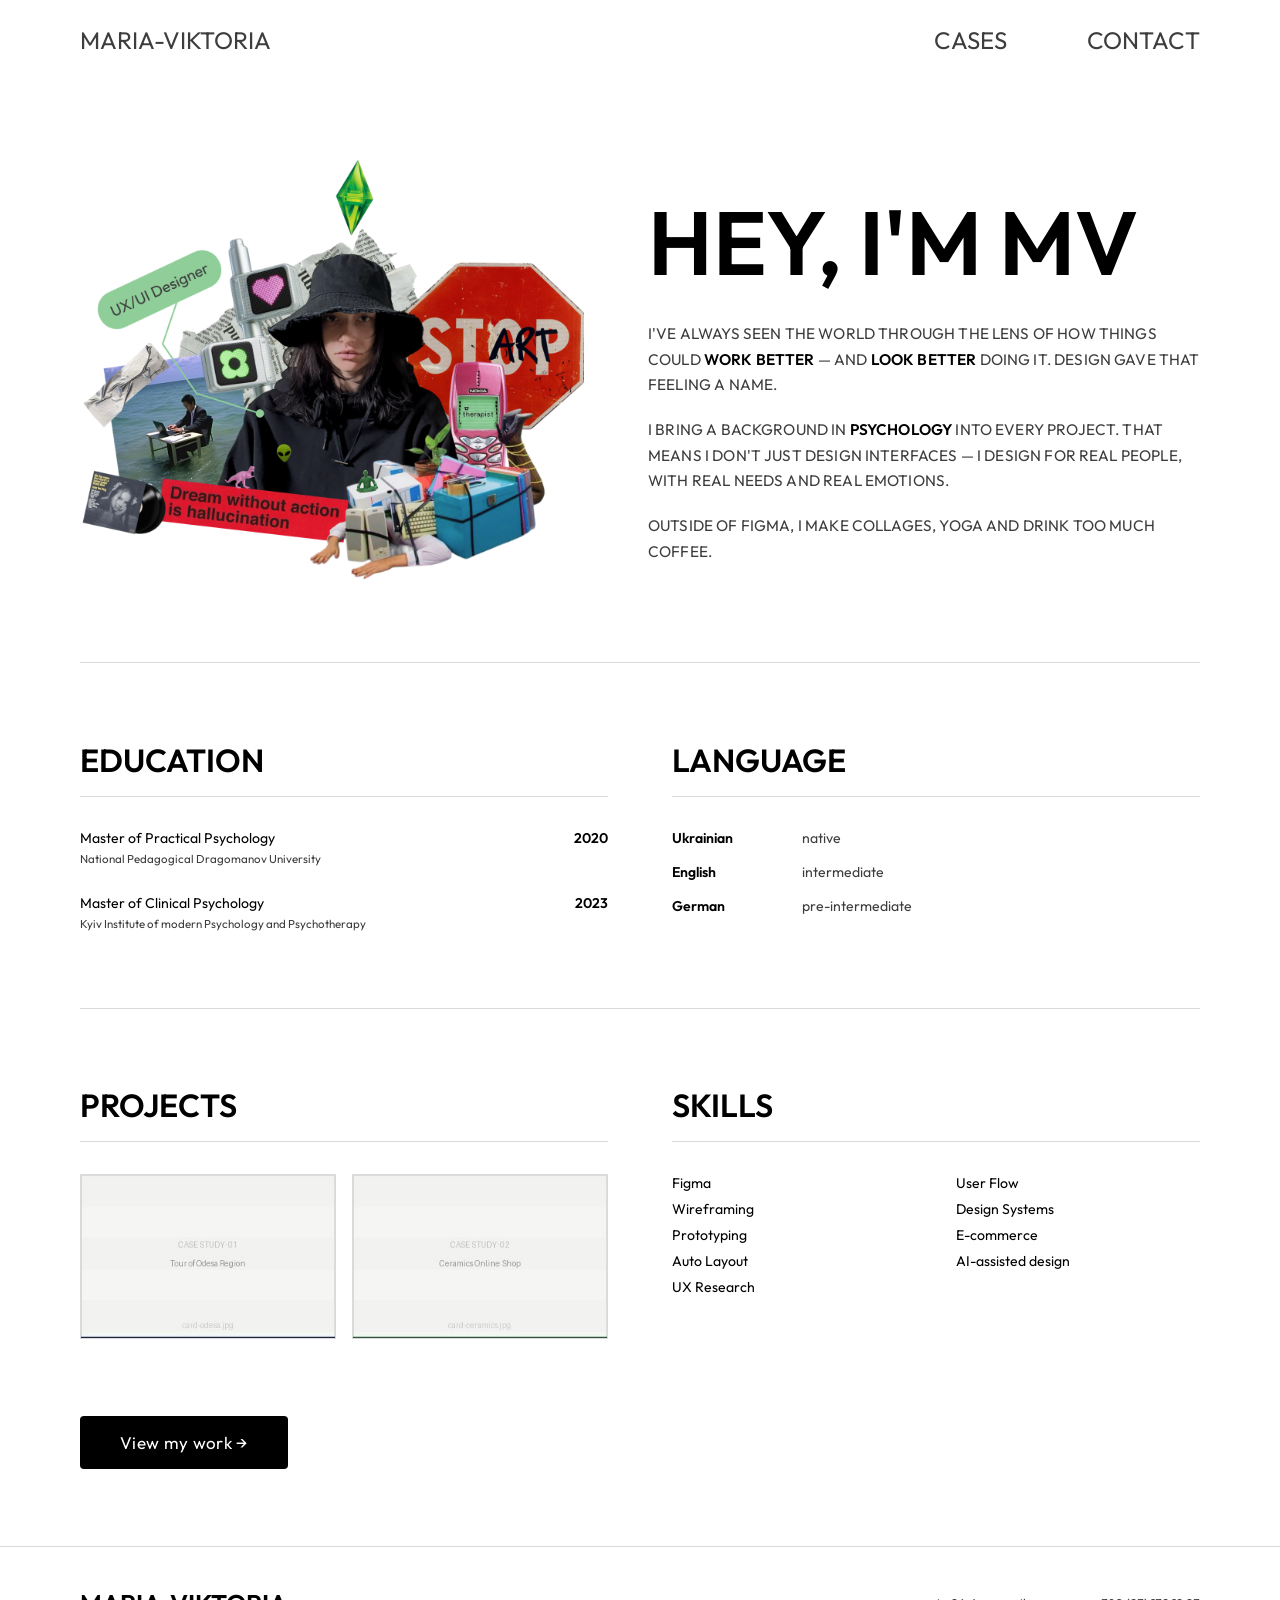
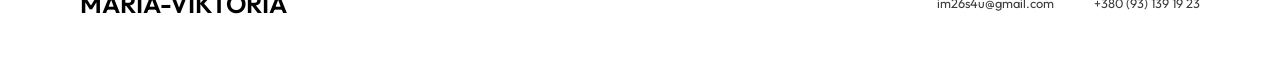
==== commit 4e52425f: "Add files via upload" ====
--- a/maria-viktoria-portfolio/maria-viktoria-portfolio/index.html
+++ b/maria-viktoria-portfolio/maria-viktoria-portfolio/index.html
@@ -4,22 +4,7 @@
   <meta charset="UTF-8" />
   <meta name="viewport" content="width=device-width, initial-scale=1.0" />
   <title>Maria-Viktoria — Junior UX/UI Designer</title>
-  <link rel="icon" type="image/png" href="favicon.png" />
-  <link rel="icon" href="favicon.ico" sizes="any" />
-  <link rel="apple-touch-icon" href="apple-touch-icon.png" />
-  <meta name="description" content="Junior UX/UI Designer based in Kyiv with a background in psychology. Portfolio with case studies in web design, e-commerce and UX research." />
-  <meta name="author" content="Maria-Viktoria" />
-  <link rel="canonical" href="https://portfolio-mv-13.vercel.app/" />
-  <meta property="og:type" content="website" />
-  <meta property="og:title" content="Maria-Viktoria — Junior UX/UI Designer" />
-  <meta property="og:description" content="Junior UX/UI Designer based in Kyiv with a background in psychology. Portfolio with case studies in web design, e-commerce and UX research." />
-  <meta property="og:url" content="https://portfolio-mv-13.vercel.app/" />
-  <meta property="og:image" content="https://portfolio-mv-13.vercel.app/assets/images/covers/cover-odesa.jpg" />
-  <meta property="og:site_name" content="Maria-Viktoria — Portfolio" />
-  <meta name="twitter:card" content="summary_large_image" />
-  <meta name="twitter:title" content="Maria-Viktoria — Junior UX/UI Designer" />
-  <meta name="twitter:description" content="Junior UX/UI Designer based in Kyiv with a background in psychology. Portfolio with case studies in web design, e-commerce and UX research." />
-  <meta name="twitter:image" content="https://portfolio-mv-13.vercel.app/assets/images/covers/cover-odesa.jpg" />
+  <meta name="description" content="Junior UX/UI Designer based in Kyiv with a background in psychology. Studying at KAMA school." />
   <link href="https://fonts.bunny.net/css?family=outfit:300,400,600&display=swap" rel="stylesheet" />
   <style>
     *, *::before, *::after { box-sizing: border-box; margin: 0; padding: 0; }
@@ -309,7 +294,7 @@
     <!-- Hero: collage + intro -->
     <section class="hero">
       <div class="hero__collage">
-        <img src="about-collage.png" alt="Maria-Viktoria — collage portrait" loading="eager" />
+        <img src="about-collage.png" alt="Maria-Viktoria" loading="eager" />
       </div>
       <div class="hero__text">
         <h1 class="hero__headline">HEY, I'M MV</h1>
@@ -366,10 +351,10 @@
         <div class="divider"></div>
         <div class="projects-grid">
           <a href="cases.html" class="project-card project-card--odesa">
-            <img src="assets/images/covers/card-odesa.jpg" alt="Tour of Odesa Region — case study cover" class="project-card__img" loading="lazy" />
+            <img src="assets/images/covers/card-odesa.jpg" alt="Tour of Odesa Region" class="project-card__img" loading="lazy" />
           </a>
           <a href="cases.html" class="project-card project-card--ceramics">
-            <img src="assets/images/covers/card-ceramics.jpg" alt="Ceramics Online Shop — case study cover" class="project-card__img" loading="lazy" />
+            <img src="assets/images/covers/card-ceramics.jpg" alt="Ceramics Online Shop" class="project-card__img" loading="lazy" />
           </a>
         </div>
       </div>
